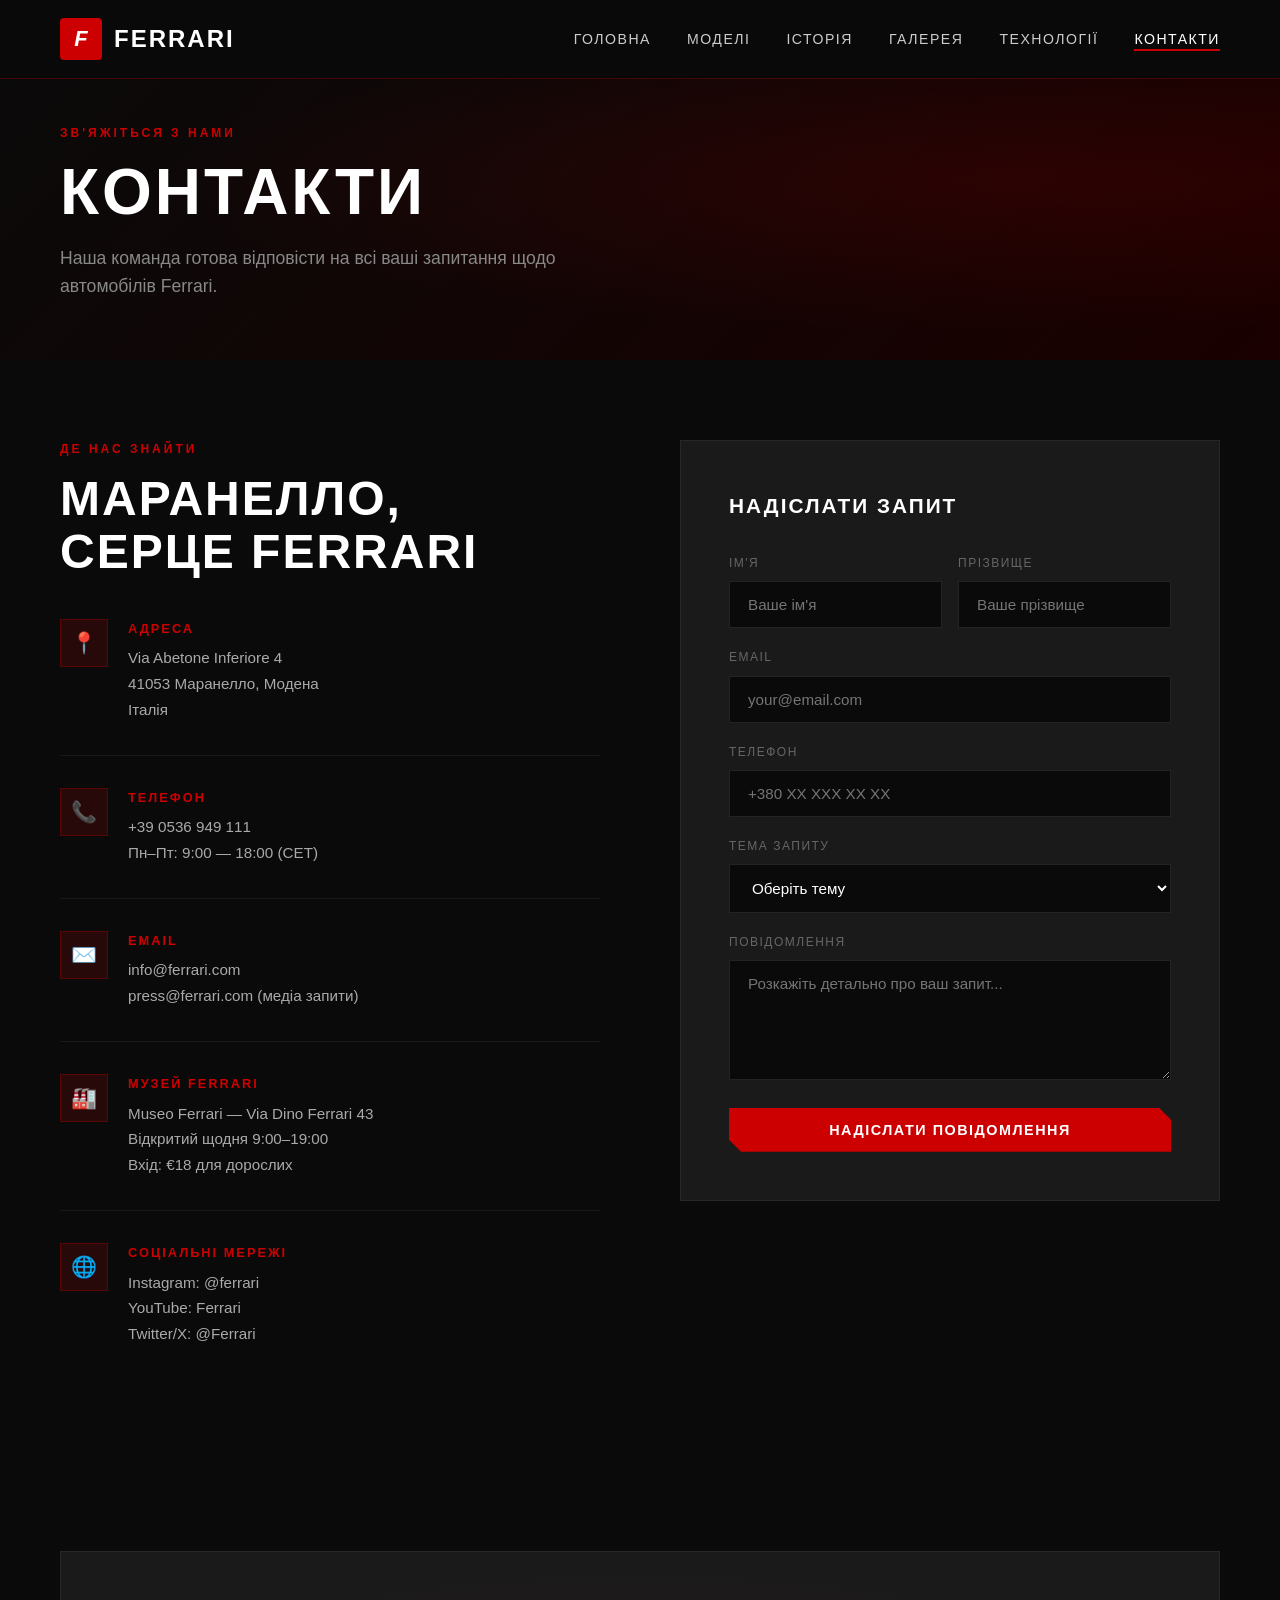
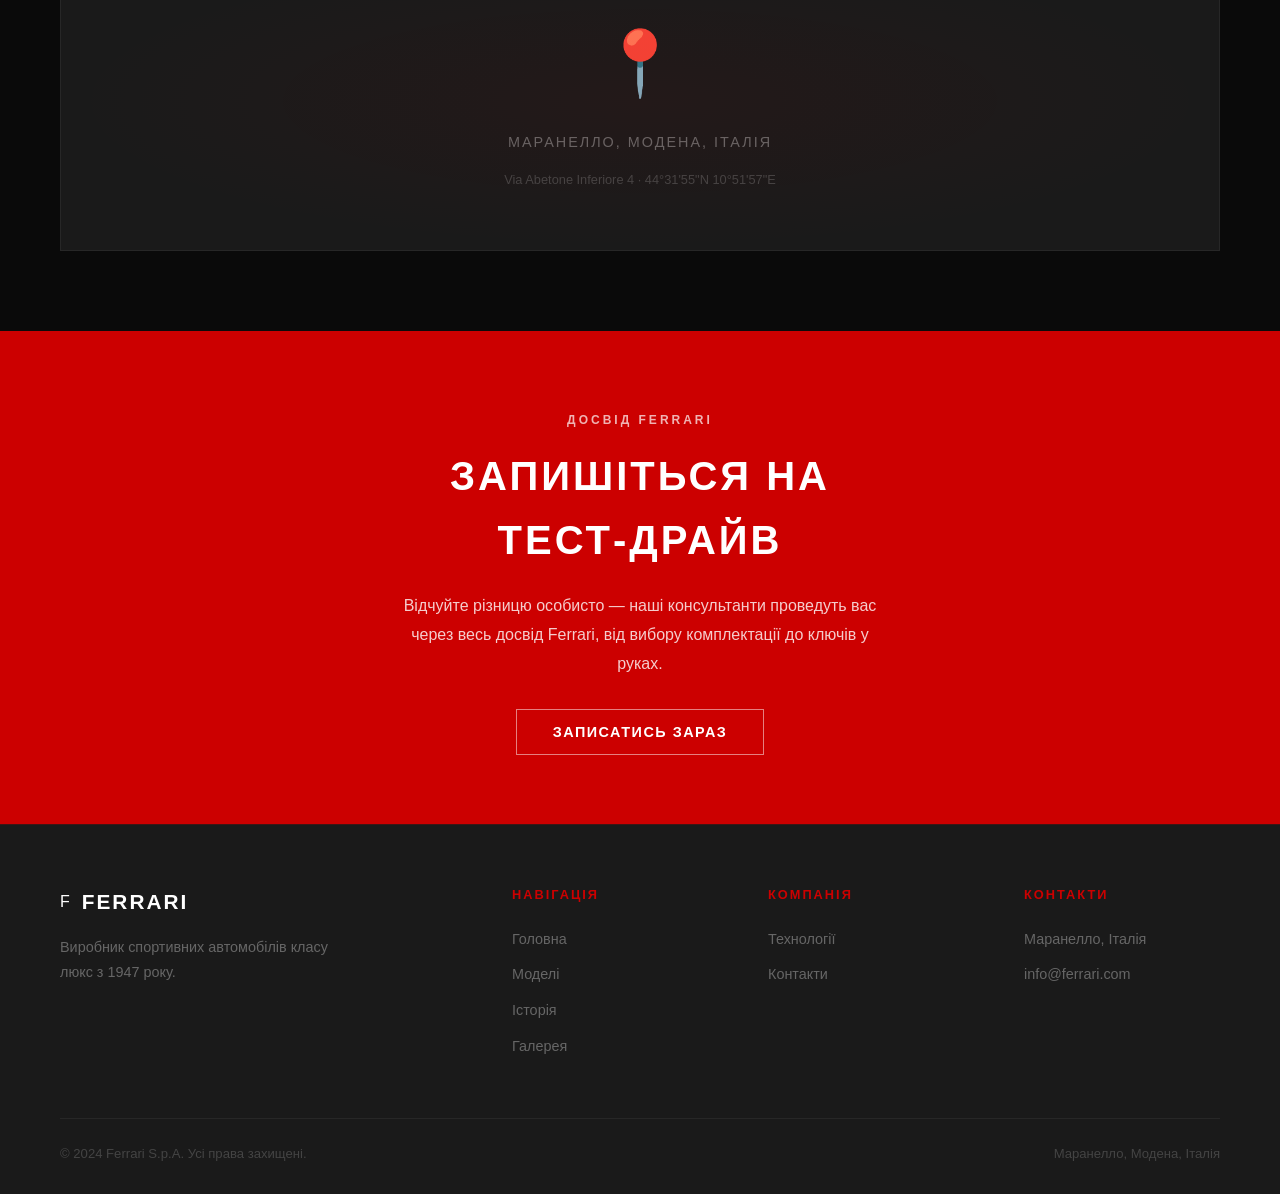
==== contact.html @ 5bde9c49 "Initial commit — Ferrari site" ====
<!DOCTYPE html>
<html lang="uk">
<head>
  <meta charset="UTF-8">
  <meta name="viewport" content="width=device-width, initial-scale=1.0">
  <title>Контакти — Ferrari</title>
  <link rel="stylesheet" href="style.css">
  <style>
    .success-msg {
      display: none;
      background: rgba(0,180,0,0.1);
      border: 1px solid rgba(0,180,0,0.3);
      color: #4caf50;
      padding: 16px 24px;
      margin-top: 16px;
      font-size: 0.9rem;
      letter-spacing: 1px;
    }
    .map-placeholder {
      background: var(--gray);
      border: 1px solid rgba(255,255,255,0.06);
      height: 300px;
      display: flex;
      align-items: center;
      justify-content: center;
      flex-direction: column;
      gap: 16px;
      margin-top: 60px;
      position: relative;
      overflow: hidden;
    }
    .map-placeholder::before {
      content: '';
      position: absolute;
      inset: 0;
      background: radial-gradient(ellipse at center, rgba(204,0,0,0.05) 0%, transparent 70%);
    }
    .map-icon { font-size: 4rem; }
    .map-label { color: #666; font-size: 0.9rem; letter-spacing: 2px; text-transform: uppercase; }
  </style>
</head>
<body>

<nav>
  <a href="index.html" class="nav-logo">
    <div class="logo-icon">F</div>
    <span>Ferrari</span>
  </a>
  <ul class="nav-links">
    <li><a href="index.html">Головна</a></li>
    <li><a href="models.html">Моделі</a></li>
    <li><a href="history.html">Історія</a></li>
    <li><a href="gallery.html">Галерея</a></li>
    <li><a href="technologies.html">Технології</a></li>
    <li><a href="contact.html" class="active">Контакти</a></li>
  </ul>
</nav>

<div class="page-hero" style="padding-top: 100px;">
  <div class="page-hero-content">
    <div class="section-label">Зв'яжіться з нами</div>
    <h1>Контакти</h1>
    <p>Наша команда готова відповісти на всі ваші запитання щодо автомобілів Ferrari.</p>
  </div>
</div>

<section class="contact-full" style="padding: 80px 60px;">

  <div class="contact-info">
    <div class="section-label">Де нас знайти</div>
    <h2 class="section-title" style="margin-bottom: 40px;">Маранелло,<br>Серце Ferrari</h2>

    <div class="info-item">
      <div class="info-icon">📍</div>
      <div class="info-text">
        <h4>Адреса</h4>
        <p>Via Abetone Inferiore 4<br>41053 Маранелло, Модена<br>Італія</p>
      </div>
    </div>

    <div class="info-item">
      <div class="info-icon">📞</div>
      <div class="info-text">
        <h4>Телефон</h4>
        <p>+39 0536 949 111<br>Пн–Пт: 9:00 — 18:00 (CET)</p>
      </div>
    </div>

    <div class="info-item">
      <div class="info-icon">✉️</div>
      <div class="info-text">
        <h4>Email</h4>
        <p>info@ferrari.com<br>press@ferrari.com (медіа запити)</p>
      </div>
    </div>

    <div class="info-item">
      <div class="info-icon">🏭</div>
      <div class="info-text">
        <h4>Музей Ferrari</h4>
        <p>Museo Ferrari — Via Dino Ferrari 43<br>Відкритий щодня 9:00–19:00<br>Вхід: €18 для дорослих</p>
      </div>
    </div>

    <div class="info-item" style="border-bottom: none;">
      <div class="info-icon">🌐</div>
      <div class="info-text">
        <h4>Соціальні мережі</h4>
        <p>Instagram: @ferrari<br>YouTube: Ferrari<br>Twitter/X: @Ferrari</p>
      </div>
    </div>
  </div>

  <div class="contact-form">
    <h3>Надіслати Запит</h3>
    <form onsubmit="submitForm(event)">
      <div class="form-row">
        <div class="form-group">
          <label>Ім'я</label>
          <input type="text" placeholder="Ваше ім'я" required>
        </div>
        <div class="form-group">
          <label>Прізвище</label>
          <input type="text" placeholder="Ваше прізвище" required>
        </div>
      </div>
      <div class="form-group">
        <label>Email</label>
        <input type="email" placeholder="your@email.com" required>
      </div>
      <div class="form-group">
        <label>Телефон</label>
        <input type="tel" placeholder="+380 XX XXX XX XX">
      </div>
      <div class="form-group">
        <label>Тема запиту</label>
        <select required>
          <option value="" disabled selected>Оберіть тему</option>
          <option>Придбання автомобіля</option>
          <option>Тест-драйв</option>
          <option>Технічне обслуговування</option>
          <option>Програма Ferrari Classiche</option>
          <option>Гоночна програма</option>
          <option>Інше</option>
        </select>
      </div>
      <div class="form-group">
        <label>Повідомлення</label>
        <textarea placeholder="Розкажіть детально про ваш запит..."></textarea>
      </div>
      <button type="submit" class="btn-primary" style="width: 100%;">Надіслати повідомлення</button>
      <div class="success-msg" id="success-msg">
        &#10003; Ваш запит успішно надіслано! Ми зв'яжемось з вами протягом 24 годин.
      </div>
    </form>
  </div>

</section>

<section style="padding: 0 60px 80px; background: var(--black);">
  <div class="map-placeholder">
    <div class="map-icon">📍</div>
    <div class="map-label">Маранелло, Модена, Італія</div>
    <div style="color: #444; font-size: 0.8rem;">Via Abetone Inferiore 4 · 44°31'55"N 10°51'57"E</div>
  </div>
</section>

<section style="background: var(--red); padding: 80px 60px; text-align: center;">
  <div class="section-label" style="color: rgba(255,255,255,0.7);">Досвід Ferrari</div>
  <h2 style="font-size: 2.5rem; font-weight: 900; text-transform: uppercase; letter-spacing: 3px; margin-bottom: 20px;">Запишіться на<br>Тест-Драйв</h2>
  <p style="color: rgba(255,255,255,0.8); max-width: 500px; margin: 0 auto 40px; line-height: 1.8;">Відчуйте різницю особисто — наші консультанти проведуть вас через весь досвід Ferrari, від вибору комплектації до ключів у руках.</p>
  <a href="#" onclick="document.querySelector('input[type=text]').focus(); return false;" class="btn-secondary" style="border-color: rgba(255,255,255,0.5); color: white;">Записатись зараз</a>
</section>

<footer>
  <div class="footer-grid">
    <div class="footer-brand">
      <div style="display:flex; align-items:center; gap:12px;">
        <div class="logo-icon">F</div>
        <span style="font-size:1.3rem; font-weight:700; letter-spacing:2px; text-transform:uppercase;">Ferrari</span>
      </div>
      <p>Виробник спортивних автомобілів класу люкс з 1947 року.</p>
    </div>
    <div class="footer-col">
      <h4>Навігація</h4>
      <ul>
        <li><a href="index.html">Головна</a></li>
        <li><a href="models.html">Моделі</a></li>
        <li><a href="history.html">Історія</a></li>
        <li><a href="gallery.html">Галерея</a></li>
      </ul>
    </div>
    <div class="footer-col">
      <h4>Компанія</h4>
      <ul>
        <li><a href="technologies.html">Технології</a></li>
        <li><a href="contact.html">Контакти</a></li>
      </ul>
    </div>
    <div class="footer-col">
      <h4>Контакти</h4>
      <ul>
        <li><a href="#">Маранелло, Італія</a></li>
        <li><a href="#">info@ferrari.com</a></li>
      </ul>
    </div>
  </div>
  <div class="footer-bottom">
    <p>&copy; 2024 Ferrari S.p.A. Усі права захищені.</p>
    <p>Маранелло, Модена, Італія</p>
  </div>
</footer>

<script>
function submitForm(e) {
  e.preventDefault();
  document.getElementById('success-msg').style.display = 'block';
  e.target.reset();
  setTimeout(() => {
    document.getElementById('success-msg').style.display = 'none';
  }, 5000);
}
</script>

</body>
</html>
---- style.css ----
* {
  margin: 0;
  padding: 0;
  box-sizing: border-box;
}

:root {
  --red: #cc0000;
  --dark-red: #990000;
  --black: #0a0a0a;
  --dark: #111111;
  --gray: #1a1a1a;
  --light-gray: #888;
  --white: #ffffff;
  --gold: #c9a84c;
}

html {
  scroll-behavior: smooth;
}

body {
  font-family: 'Segoe UI', Arial, sans-serif;
  background: var(--black);
  color: var(--white);
  line-height: 1.6;
}

/* ========= NAVBAR ========= */
nav {
  position: fixed;
  top: 0;
  width: 100%;
  z-index: 1000;
  display: flex;
  align-items: center;
  justify-content: space-between;
  padding: 18px 60px;
  background: rgba(10, 10, 10, 0.95);
  backdrop-filter: blur(10px);
  border-bottom: 1px solid rgba(204, 0, 0, 0.3);
}

.nav-logo {
  display: flex;
  align-items: center;
  gap: 12px;
  text-decoration: none;
}

.nav-logo .logo-icon {
  width: 42px;
  height: 42px;
  background: var(--red);
  border-radius: 4px;
  display: flex;
  align-items: center;
  justify-content: center;
  font-size: 22px;
  font-weight: 900;
  color: var(--white);
  font-style: italic;
}

.nav-logo span {
  font-size: 1.5rem;
  font-weight: 700;
  color: var(--white);
  letter-spacing: 2px;
  text-transform: uppercase;
}

.nav-links {
  display: flex;
  list-style: none;
  gap: 36px;
}

.nav-links a {
  color: #ccc;
  text-decoration: none;
  font-size: 0.88rem;
  letter-spacing: 1.5px;
  text-transform: uppercase;
  font-weight: 500;
  transition: color 0.3s;
  position: relative;
}

.nav-links a::after {
  content: '';
  position: absolute;
  bottom: -4px;
  left: 0;
  width: 0;
  height: 2px;
  background: var(--red);
  transition: width 0.3s;
}

.nav-links a:hover,
.nav-links a.active {
  color: var(--white);
}

.nav-links a:hover::after,
.nav-links a.active::after {
  width: 100%;
}

/* ========= HERO ========= */
.hero {
  min-height: 100vh;
  display: flex;
  align-items: center;
  position: relative;
  overflow: hidden;
  background: linear-gradient(135deg, #0a0a0a 0%, #1a0000 50%, #0a0a0a 100%);
}

.hero-bg {
  position: absolute;
  inset: 0;
  background:
    radial-gradient(ellipse at 70% 50%, rgba(204, 0, 0, 0.15) 0%, transparent 60%),
    radial-gradient(ellipse at 20% 80%, rgba(201, 168, 76, 0.05) 0%, transparent 50%);
}

.hero-grid {
  position: absolute;
  inset: 0;
  background-image:
    linear-gradient(rgba(204,0,0,0.05) 1px, transparent 1px),
    linear-gradient(90deg, rgba(204,0,0,0.05) 1px, transparent 1px);
  background-size: 60px 60px;
}

.hero-content {
  position: relative;
  z-index: 2;
  padding: 0 60px;
  max-width: 750px;
}

.hero-badge {
  display: inline-block;
  background: rgba(204, 0, 0, 0.2);
  border: 1px solid rgba(204, 0, 0, 0.5);
  color: var(--red);
  padding: 6px 18px;
  border-radius: 20px;
  font-size: 0.78rem;
  letter-spacing: 2px;
  text-transform: uppercase;
  margin-bottom: 24px;
}

.hero h1 {
  font-size: clamp(3rem, 7vw, 5.5rem);
  font-weight: 900;
  line-height: 1.05;
  text-transform: uppercase;
  letter-spacing: 3px;
  margin-bottom: 24px;
}

.hero h1 span {
  color: var(--red);
  display: block;
}

.hero p {
  font-size: 1.1rem;
  color: #aaa;
  max-width: 500px;
  margin-bottom: 40px;
  line-height: 1.8;
}

.hero-btns {
  display: flex;
  gap: 16px;
  flex-wrap: wrap;
}

.btn-primary {
  background: var(--red);
  color: var(--white);
  padding: 14px 36px;
  border: none;
  font-size: 0.9rem;
  font-weight: 700;
  letter-spacing: 1.5px;
  text-transform: uppercase;
  text-decoration: none;
  cursor: pointer;
  transition: all 0.3s;
  clip-path: polygon(0 0, calc(100% - 12px) 0, 100% 12px, 100% 100%, 12px 100%, 0 calc(100% - 12px));
}

.btn-primary:hover {
  background: var(--dark-red);
  transform: translateY(-2px);
  box-shadow: 0 8px 30px rgba(204, 0, 0, 0.4);
}

.btn-secondary {
  background: transparent;
  color: var(--white);
  padding: 14px 36px;
  border: 1px solid rgba(255,255,255,0.3);
  font-size: 0.9rem;
  font-weight: 600;
  letter-spacing: 1.5px;
  text-transform: uppercase;
  text-decoration: none;
  cursor: pointer;
  transition: all 0.3s;
}

.btn-secondary:hover {
  border-color: var(--red);
  color: var(--red);
  transform: translateY(-2px);
}

.hero-stats {
  position: absolute;
  right: 60px;
  bottom: 80px;
  display: flex;
  gap: 40px;
  z-index: 2;
}

.stat-item {
  text-align: center;
}

.stat-item .num {
  font-size: 2.5rem;
  font-weight: 900;
  color: var(--red);
  display: block;
  line-height: 1;
}

.stat-item .label {
  font-size: 0.72rem;
  color: var(--light-gray);
  letter-spacing: 1.5px;
  text-transform: uppercase;
  margin-top: 4px;
}

.hero-car {
  position: absolute;
  right: 0;
  top: 50%;
  transform: translateY(-50%);
  width: 55%;
  display: flex;
  align-items: center;
  justify-content: center;
}

.car-silhouette {
  width: 100%;
  height: 350px;
  position: relative;
}

.car-silhouette svg {
  width: 100%;
  height: 100%;
  filter: drop-shadow(0 0 40px rgba(204,0,0,0.3));
}

/* ========= SECTIONS ========= */
section {
  padding: 100px 60px;
}

.section-label {
  font-size: 0.75rem;
  letter-spacing: 3px;
  text-transform: uppercase;
  color: var(--red);
  font-weight: 600;
  margin-bottom: 14px;
}

.section-title {
  font-size: clamp(2rem, 4vw, 3rem);
  font-weight: 900;
  text-transform: uppercase;
  letter-spacing: 2px;
  line-height: 1.1;
  margin-bottom: 20px;
}

.section-subtitle {
  color: #888;
  font-size: 1.05rem;
  max-width: 560px;
  line-height: 1.8;
}

/* ========= ABOUT ========= */
.about {
  background: var(--dark);
  display: grid;
  grid-template-columns: 1fr 1fr;
  gap: 80px;
  align-items: center;
}

.about-visual {
  position: relative;
}

.about-card {
  background: var(--gray);
  border: 1px solid rgba(204,0,0,0.2);
  padding: 40px;
  position: relative;
  overflow: hidden;
}

.about-card::before {
  content: '';
  position: absolute;
  top: 0;
  left: 0;
  right: 0;
  height: 3px;
  background: linear-gradient(90deg, var(--red), var(--gold));
}

.about-card-year {
  font-size: 8rem;
  font-weight: 900;
  color: rgba(204,0,0,0.08);
  position: absolute;
  bottom: -20px;
  right: -10px;
  line-height: 1;
  pointer-events: none;
}

.about-values {
  display: grid;
  grid-template-columns: 1fr 1fr;
  gap: 20px;
  margin-top: 30px;
}

.value-item {
  background: rgba(204,0,0,0.08);
  border: 1px solid rgba(204,0,0,0.2);
  padding: 20px;
  transition: all 0.3s;
}

.value-item:hover {
  background: rgba(204,0,0,0.15);
  transform: translateY(-2px);
}

.value-item .icon {
  font-size: 1.8rem;
  margin-bottom: 8px;
}

.value-item h4 {
  font-size: 0.9rem;
  font-weight: 700;
  letter-spacing: 1px;
  text-transform: uppercase;
  margin-bottom: 4px;
}

.value-item p {
  font-size: 0.82rem;
  color: var(--light-gray);
}

.about-text p {
  color: #aaa;
  margin-bottom: 20px;
  line-height: 1.9;
}

/* ========= MODELS ========= */
.models-section {
  background: var(--black);
}

.models-grid {
  display: grid;
  grid-template-columns: repeat(3, 1fr);
  gap: 24px;
  margin-top: 60px;
}

.model-card {
  background: var(--gray);
  border: 1px solid rgba(255,255,255,0.06);
  overflow: hidden;
  transition: all 0.4s;
  position: relative;
  cursor: pointer;
}

.model-card:hover {
  border-color: rgba(204,0,0,0.4);
  transform: translateY(-6px);
  box-shadow: 0 20px 60px rgba(204,0,0,0.15);
}

.model-card-img {
  height: 200px;
  display: flex;
  align-items: center;
  justify-content: center;
  font-size: 5rem;
  position: relative;
  overflow: hidden;
}

.model-card-img::after {
  content: '';
  position: absolute;
  inset: 0;
  background: linear-gradient(to bottom, transparent 50%, var(--gray) 100%);
}

.model-info {
  padding: 24px;
}

.model-name {
  font-size: 1.3rem;
  font-weight: 800;
  text-transform: uppercase;
  letter-spacing: 1px;
  margin-bottom: 6px;
}

.model-type {
  font-size: 0.78rem;
  color: var(--red);
  text-transform: uppercase;
  letter-spacing: 2px;
  margin-bottom: 16px;
}

.model-specs {
  display: flex;
  gap: 20px;
  border-top: 1px solid rgba(255,255,255,0.06);
  padding-top: 16px;
}

.spec {
  flex: 1;
}

.spec .val {
  font-size: 1.2rem;
  font-weight: 700;
  color: var(--white);
}

.spec .key {
  font-size: 0.7rem;
  color: var(--light-gray);
  text-transform: uppercase;
  letter-spacing: 1px;
}

/* ========= HISTORY TIMELINE ========= */
.history-section {
  background: var(--dark);
}

.timeline {
  position: relative;
  margin-top: 60px;
}

.timeline::before {
  content: '';
  position: absolute;
  left: 50%;
  top: 0;
  bottom: 0;
  width: 2px;
  background: linear-gradient(to bottom, var(--red), transparent);
  transform: translateX(-50%);
}

.timeline-item {
  display: grid;
  grid-template-columns: 1fr 60px 1fr;
  gap: 0;
  margin-bottom: 50px;
  align-items: start;
}

.timeline-item:nth-child(even) .timeline-content {
  grid-column: 3;
  grid-row: 1;
}

.timeline-item:nth-child(even) .timeline-dot {
  grid-column: 2;
  grid-row: 1;
}

.timeline-item:nth-child(even) .timeline-empty {
  grid-column: 1;
  grid-row: 1;
}

.timeline-content {
  background: var(--gray);
  border: 1px solid rgba(204,0,0,0.2);
  padding: 28px;
  position: relative;
}

.timeline-content::before {
  content: '';
  position: absolute;
  top: 0;
  left: 0;
  right: 0;
  height: 2px;
  background: var(--red);
}

.timeline-year {
  font-size: 2rem;
  font-weight: 900;
  color: var(--red);
  margin-bottom: 8px;
}

.timeline-title {
  font-size: 1.1rem;
  font-weight: 700;
  text-transform: uppercase;
  letter-spacing: 1px;
  margin-bottom: 10px;
}

.timeline-desc {
  color: #888;
  font-size: 0.9rem;
  line-height: 1.7;
}

.timeline-dot {
  display: flex;
  align-items: flex-start;
  justify-content: center;
  padding-top: 28px;
}

.timeline-dot span {
  width: 16px;
  height: 16px;
  background: var(--red);
  border-radius: 50%;
  border: 3px solid var(--black);
  box-shadow: 0 0 0 2px var(--red);
  display: block;
}

/* ========= TECHNOLOGIES ========= */
.tech-section {
  background: var(--black);
}

.tech-grid {
  display: grid;
  grid-template-columns: repeat(2, 1fr);
  gap: 30px;
  margin-top: 60px;
}

.tech-card {
  background: var(--gray);
  border: 1px solid rgba(255,255,255,0.06);
  padding: 36px;
  position: relative;
  overflow: hidden;
  transition: all 0.3s;
}

.tech-card:hover {
  border-color: rgba(204,0,0,0.3);
  transform: translateY(-4px);
}

.tech-card::after {
  content: '';
  position: absolute;
  bottom: 0;
  left: 0;
  height: 3px;
  width: 0;
  background: var(--red);
  transition: width 0.4s;
}

.tech-card:hover::after {
  width: 100%;
}

.tech-icon {
  font-size: 2.5rem;
  margin-bottom: 18px;
}

.tech-card h3 {
  font-size: 1.1rem;
  font-weight: 700;
  text-transform: uppercase;
  letter-spacing: 1px;
  margin-bottom: 12px;
}

.tech-card p {
  color: #888;
  font-size: 0.9rem;
  line-height: 1.8;
}

/* ========= GALLERY PREVIEW ========= */
.gallery-section {
  background: var(--dark);
}

.gallery-grid {
  display: grid;
  grid-template-columns: 2fr 1fr 1fr;
  grid-template-rows: 250px 250px;
  gap: 16px;
  margin-top: 60px;
}

.gallery-item {
  background: var(--gray);
  border: 1px solid rgba(255,255,255,0.06);
  display: flex;
  align-items: center;
  justify-content: center;
  font-size: 4rem;
  cursor: pointer;
  overflow: hidden;
  position: relative;
  transition: all 0.4s;
}

.gallery-item:first-child {
  grid-row: 1 / 3;
}

.gallery-item::before {
  content: '';
  position: absolute;
  inset: 0;
  background: linear-gradient(135deg, rgba(204,0,0,0.0) 0%, rgba(204,0,0,0.3) 100%);
  opacity: 0;
  transition: opacity 0.4s;
}

.gallery-item:hover::before {
  opacity: 1;
}

.gallery-item:hover {
  transform: scale(1.02);
  border-color: rgba(204,0,0,0.4);
}

.gallery-overlay {
  position: absolute;
  bottom: 0;
  left: 0;
  right: 0;
  padding: 20px;
  background: linear-gradient(transparent, rgba(0,0,0,0.8));
  transform: translateY(100%);
  transition: transform 0.3s;
}

.gallery-item:hover .gallery-overlay {
  transform: translateY(0);
}

.gallery-overlay span {
  font-size: 0.85rem;
  font-weight: 700;
  text-transform: uppercase;
  letter-spacing: 1px;
}

/* ========= STATS ========= */
.stats-section {
  background: var(--red);
  padding: 80px 60px;
}

.stats-grid {
  display: grid;
  grid-template-columns: repeat(4, 1fr);
  gap: 40px;
  text-align: center;
}

.stats-grid .num {
  font-size: 3.5rem;
  font-weight: 900;
  display: block;
  line-height: 1;
}

.stats-grid .label {
  font-size: 0.8rem;
  letter-spacing: 2px;
  text-transform: uppercase;
  opacity: 0.8;
  margin-top: 8px;
}

/* ========= CTA ========= */
.cta-section {
  background: var(--black);
  text-align: center;
  padding: 120px 60px;
  position: relative;
  overflow: hidden;
}

.cta-section::before {
  content: '';
  position: absolute;
  top: 50%;
  left: 50%;
  transform: translate(-50%, -50%);
  width: 600px;
  height: 600px;
  background: radial-gradient(circle, rgba(204,0,0,0.1) 0%, transparent 70%);
}

.cta-section .section-title {
  margin: 0 auto 20px;
  max-width: 700px;
}

.cta-section p {
  color: #888;
  max-width: 500px;
  margin: 0 auto 40px;
  line-height: 1.8;
}

/* ========= FOOTER ========= */
footer {
  background: var(--gray);
  border-top: 1px solid rgba(204,0,0,0.2);
  padding: 60px 60px 30px;
}

.footer-grid {
  display: grid;
  grid-template-columns: 2fr 1fr 1fr 1fr;
  gap: 60px;
  margin-bottom: 50px;
}

.footer-brand p {
  color: #666;
  font-size: 0.9rem;
  line-height: 1.8;
  margin-top: 16px;
  max-width: 280px;
}

.footer-col h4 {
  font-size: 0.8rem;
  letter-spacing: 2px;
  text-transform: uppercase;
  color: var(--red);
  margin-bottom: 20px;
}

.footer-col ul {
  list-style: none;
}

.footer-col ul li {
  margin-bottom: 10px;
}

.footer-col ul li a {
  color: #666;
  text-decoration: none;
  font-size: 0.9rem;
  transition: color 0.3s;
}

.footer-col ul li a:hover {
  color: var(--white);
}

.footer-bottom {
  border-top: 1px solid rgba(255,255,255,0.06);
  padding-top: 24px;
  display: flex;
  justify-content: space-between;
  align-items: center;
}

.footer-bottom p {
  color: #444;
  font-size: 0.82rem;
}

/* ========= PAGE HERO ========= */
.page-hero {
  min-height: 40vh;
  display: flex;
  align-items: flex-end;
  padding: 80px 60px 60px;
  background: linear-gradient(135deg, var(--black) 0%, #1a0000 100%);
  position: relative;
  overflow: hidden;
  margin-top: 0;
}

.page-hero::before {
  content: '';
  position: absolute;
  inset: 0;
  background: radial-gradient(ellipse at 80% 50%, rgba(204,0,0,0.12) 0%, transparent 60%);
}

.page-hero-content {
  position: relative;
  z-index: 1;
}

.page-hero h1 {
  font-size: clamp(2.5rem, 5vw, 4rem);
  font-weight: 900;
  text-transform: uppercase;
  letter-spacing: 3px;
  line-height: 1.1;
  margin-bottom: 16px;
}

.page-hero p {
  color: #888;
  font-size: 1.1rem;
  max-width: 500px;
}

/* ========= MODELS PAGE ========= */
.models-page {
  background: var(--black);
  padding-top: 0;
}

.models-filter {
  display: flex;
  gap: 12px;
  margin-bottom: 50px;
  flex-wrap: wrap;
}

.filter-btn {
  background: transparent;
  border: 1px solid rgba(255,255,255,0.15);
  color: #888;
  padding: 10px 24px;
  font-size: 0.8rem;
  letter-spacing: 1.5px;
  text-transform: uppercase;
  cursor: pointer;
  transition: all 0.3s;
}

.filter-btn.active,
.filter-btn:hover {
  background: var(--red);
  border-color: var(--red);
  color: var(--white);
}

.models-full-grid {
  display: grid;
  grid-template-columns: repeat(3, 1fr);
  gap: 24px;
}

.model-full-card {
  background: var(--gray);
  border: 1px solid rgba(255,255,255,0.06);
  overflow: hidden;
  transition: all 0.4s;
}

.model-full-card:hover {
  border-color: rgba(204,0,0,0.4);
  transform: translateY(-6px);
  box-shadow: 0 20px 60px rgba(204,0,0,0.12);
}

.model-full-card .car-emoji {
  height: 180px;
  background: linear-gradient(135deg, #1a0000, #0a0a0a);
  display: flex;
  align-items: center;
  justify-content: center;
  font-size: 5rem;
}

.model-full-card .card-body {
  padding: 24px;
}

.model-full-card h3 {
  font-size: 1.2rem;
  font-weight: 800;
  text-transform: uppercase;
  letter-spacing: 1px;
  margin-bottom: 4px;
}

.model-full-card .category {
  color: var(--red);
  font-size: 0.75rem;
  letter-spacing: 2px;
  text-transform: uppercase;
  margin-bottom: 16px;
}

.specs-table {
  width: 100%;
  border-collapse: collapse;
}

.specs-table tr {
  border-bottom: 1px solid rgba(255,255,255,0.04);
}

.specs-table td {
  padding: 8px 0;
  font-size: 0.85rem;
}

.specs-table td:first-child {
  color: #666;
}

.specs-table td:last-child {
  text-align: right;
  font-weight: 700;
}

.card-price {
  margin-top: 16px;
  padding-top: 16px;
  border-top: 1px solid rgba(255,255,255,0.06);
  display: flex;
  justify-content: space-between;
  align-items: center;
}

.card-price .price {
  font-size: 1.3rem;
  font-weight: 900;
  color: var(--red);
}

/* ========= HISTORY PAGE ========= */
.history-full {
  background: var(--black);
}

.era-section {
  margin-bottom: 80px;
}

.era-title {
  font-size: 1.8rem;
  font-weight: 900;
  text-transform: uppercase;
  letter-spacing: 2px;
  color: var(--red);
  margin-bottom: 30px;
  padding-bottom: 16px;
  border-bottom: 1px solid rgba(204,0,0,0.2);
}

.era-events {
  display: grid;
  grid-template-columns: repeat(2, 1fr);
  gap: 20px;
}

.event-card {
  background: var(--gray);
  border: 1px solid rgba(255,255,255,0.06);
  border-left: 3px solid var(--red);
  padding: 24px;
  transition: all 0.3s;
}

.event-card:hover {
  background: rgba(204,0,0,0.08);
  transform: translateX(4px);
}

.event-year {
  font-size: 1.5rem;
  font-weight: 900;
  color: var(--red);
  margin-bottom: 8px;
}

.event-title {
  font-size: 1rem;
  font-weight: 700;
  text-transform: uppercase;
  letter-spacing: 1px;
  margin-bottom: 8px;
}

.event-desc {
  color: #777;
  font-size: 0.88rem;
  line-height: 1.7;
}

/* ========= GALLERY PAGE ========= */
.gallery-full {
  background: var(--black);
}

.gallery-full-grid {
  display: grid;
  grid-template-columns: repeat(3, 1fr);
  gap: 20px;
}

.gallery-full-item {
  background: var(--gray);
  border: 1px solid rgba(255,255,255,0.06);
  height: 240px;
  display: flex;
  align-items: center;
  justify-content: center;
  font-size: 5rem;
  cursor: pointer;
  position: relative;
  overflow: hidden;
  transition: all 0.4s;
}

.gallery-full-item:first-child,
.gallery-full-item:nth-child(5) {
  grid-column: span 2;
}

.gallery-full-item:hover {
  border-color: rgba(204,0,0,0.5);
  box-shadow: 0 0 40px rgba(204,0,0,0.2);
}

.gallery-caption {
  position: absolute;
  bottom: 0;
  left: 0;
  right: 0;
  padding: 16px;
  background: linear-gradient(transparent, rgba(0,0,0,0.9));
  font-size: 0.85rem;
  font-weight: 700;
  text-transform: uppercase;
  letter-spacing: 1px;
  transform: translateY(100%);
  transition: transform 0.3s;
}

.gallery-full-item:hover .gallery-caption {
  transform: translateY(0);
}

/* ========= TECHNOLOGIES PAGE ========= */
.tech-full {
  background: var(--black);
}

.tech-hero-card {
  background: linear-gradient(135deg, #1a0000, var(--gray));
  border: 1px solid rgba(204,0,0,0.3);
  padding: 60px;
  margin-bottom: 60px;
  display: grid;
  grid-template-columns: 1fr 1fr;
  gap: 60px;
  align-items: center;
}

.tech-hero-card h2 {
  font-size: 2rem;
  font-weight: 900;
  text-transform: uppercase;
  letter-spacing: 2px;
  margin-bottom: 20px;
}

.tech-hero-card p {
  color: #888;
  line-height: 1.9;
}

.tech-hero-card .big-icon {
  font-size: 8rem;
  text-align: center;
}

.tech-features {
  display: grid;
  grid-template-columns: repeat(3, 1fr);
  gap: 24px;
}

.tech-feature-card {
  background: var(--gray);
  border: 1px solid rgba(255,255,255,0.06);
  padding: 32px;
  transition: all 0.3s;
  position: relative;
}

.tech-feature-card::before {
  content: '';
  position: absolute;
  top: 0;
  left: 0;
  width: 3px;
  height: 0;
  background: var(--red);
  transition: height 0.4s;
}

.tech-feature-card:hover::before {
  height: 100%;
}

.tech-feature-card:hover {
  border-color: rgba(204,0,0,0.2);
  transform: translateY(-4px);
}

.tech-feature-card .icon {
  font-size: 2.5rem;
  margin-bottom: 16px;
}

.tech-feature-card h3 {
  font-size: 1rem;
  font-weight: 700;
  text-transform: uppercase;
  letter-spacing: 1px;
  margin-bottom: 12px;
}

.tech-feature-card p {
  color: #777;
  font-size: 0.88rem;
  line-height: 1.8;
}

/* ========= CONTACT PAGE ========= */
.contact-full {
  background: var(--black);
  display: grid;
  grid-template-columns: 1fr 1fr;
  gap: 80px;
  align-items: start;
}

.contact-info .info-item {
  display: flex;
  gap: 20px;
  margin-bottom: 32px;
  padding-bottom: 32px;
  border-bottom: 1px solid rgba(255,255,255,0.06);
}

.info-icon {
  width: 48px;
  height: 48px;
  background: rgba(204,0,0,0.15);
  border: 1px solid rgba(204,0,0,0.3);
  display: flex;
  align-items: center;
  justify-content: center;
  font-size: 1.3rem;
  flex-shrink: 0;
}

.info-text h4 {
  font-size: 0.8rem;
  letter-spacing: 2px;
  text-transform: uppercase;
  color: var(--red);
  margin-bottom: 6px;
}

.info-text p {
  color: #aaa;
  font-size: 0.95rem;
  line-height: 1.7;
}

.contact-form {
  background: var(--gray);
  border: 1px solid rgba(255,255,255,0.06);
  padding: 48px;
}

.contact-form h3 {
  font-size: 1.3rem;
  font-weight: 700;
  text-transform: uppercase;
  letter-spacing: 2px;
  margin-bottom: 32px;
}

.form-group {
  margin-bottom: 20px;
}

.form-group label {
  display: block;
  font-size: 0.75rem;
  letter-spacing: 1.5px;
  text-transform: uppercase;
  color: #666;
  margin-bottom: 8px;
}

.form-group input,
.form-group select,
.form-group textarea {
  width: 100%;
  background: var(--black);
  border: 1px solid rgba(255,255,255,0.1);
  color: var(--white);
  padding: 14px 18px;
  font-size: 0.95rem;
  font-family: inherit;
  transition: border-color 0.3s;
  outline: none;
}

.form-group input:focus,
.form-group select:focus,
.form-group textarea:focus {
  border-color: var(--red);
}

.form-group select option {
  background: var(--black);
}

.form-group textarea {
  height: 120px;
  resize: vertical;
}

.form-row {
  display: grid;
  grid-template-columns: 1fr 1fr;
  gap: 16px;
}

/* ========= RESPONSIVE ========= */
@media (max-width: 1024px) {
  nav { padding: 16px 30px; }
  .nav-links { gap: 20px; }
  section { padding: 70px 30px; }
  .hero-content { padding: 0 30px; }
  .hero-stats { right: 30px; }
  .about { grid-template-columns: 1fr; gap: 40px; }
  .models-grid { grid-template-columns: repeat(2, 1fr); }
  .tech-grid { grid-template-columns: 1fr; }
  .footer-grid { grid-template-columns: 1fr 1fr; }
}

@media (max-width: 768px) {
  .nav-links { display: none; }
  .hero h1 { font-size: 2.5rem; }
  .hero-car { display: none; }
  .hero-stats { position: static; flex-wrap: wrap; margin-top: 40px; }
  section { padding: 50px 20px; }
  .models-grid { grid-template-columns: 1fr; }
  .timeline::before { left: 20px; }
  .timeline-item { grid-template-columns: 40px 1fr; }
  .stats-grid { grid-template-columns: repeat(2, 1fr); }
  .contact-full { grid-template-columns: 1fr; }
  .models-full-grid { grid-template-columns: 1fr; }
  .tech-features { grid-template-columns: 1fr; }
  .gallery-full-grid { grid-template-columns: 1fr; }
  .gallery-full-item:first-child,
  .gallery-full-item:nth-child(5) { grid-column: span 1; }
  .footer-grid { grid-template-columns: 1fr; gap: 30px; }
  .form-row { grid-template-columns: 1fr; }
  .page-hero { padding: 80px 20px 40px; }
  .tech-hero-card { grid-template-columns: 1fr; padding: 30px; }
  .era-events { grid-template-columns: 1fr; }
}
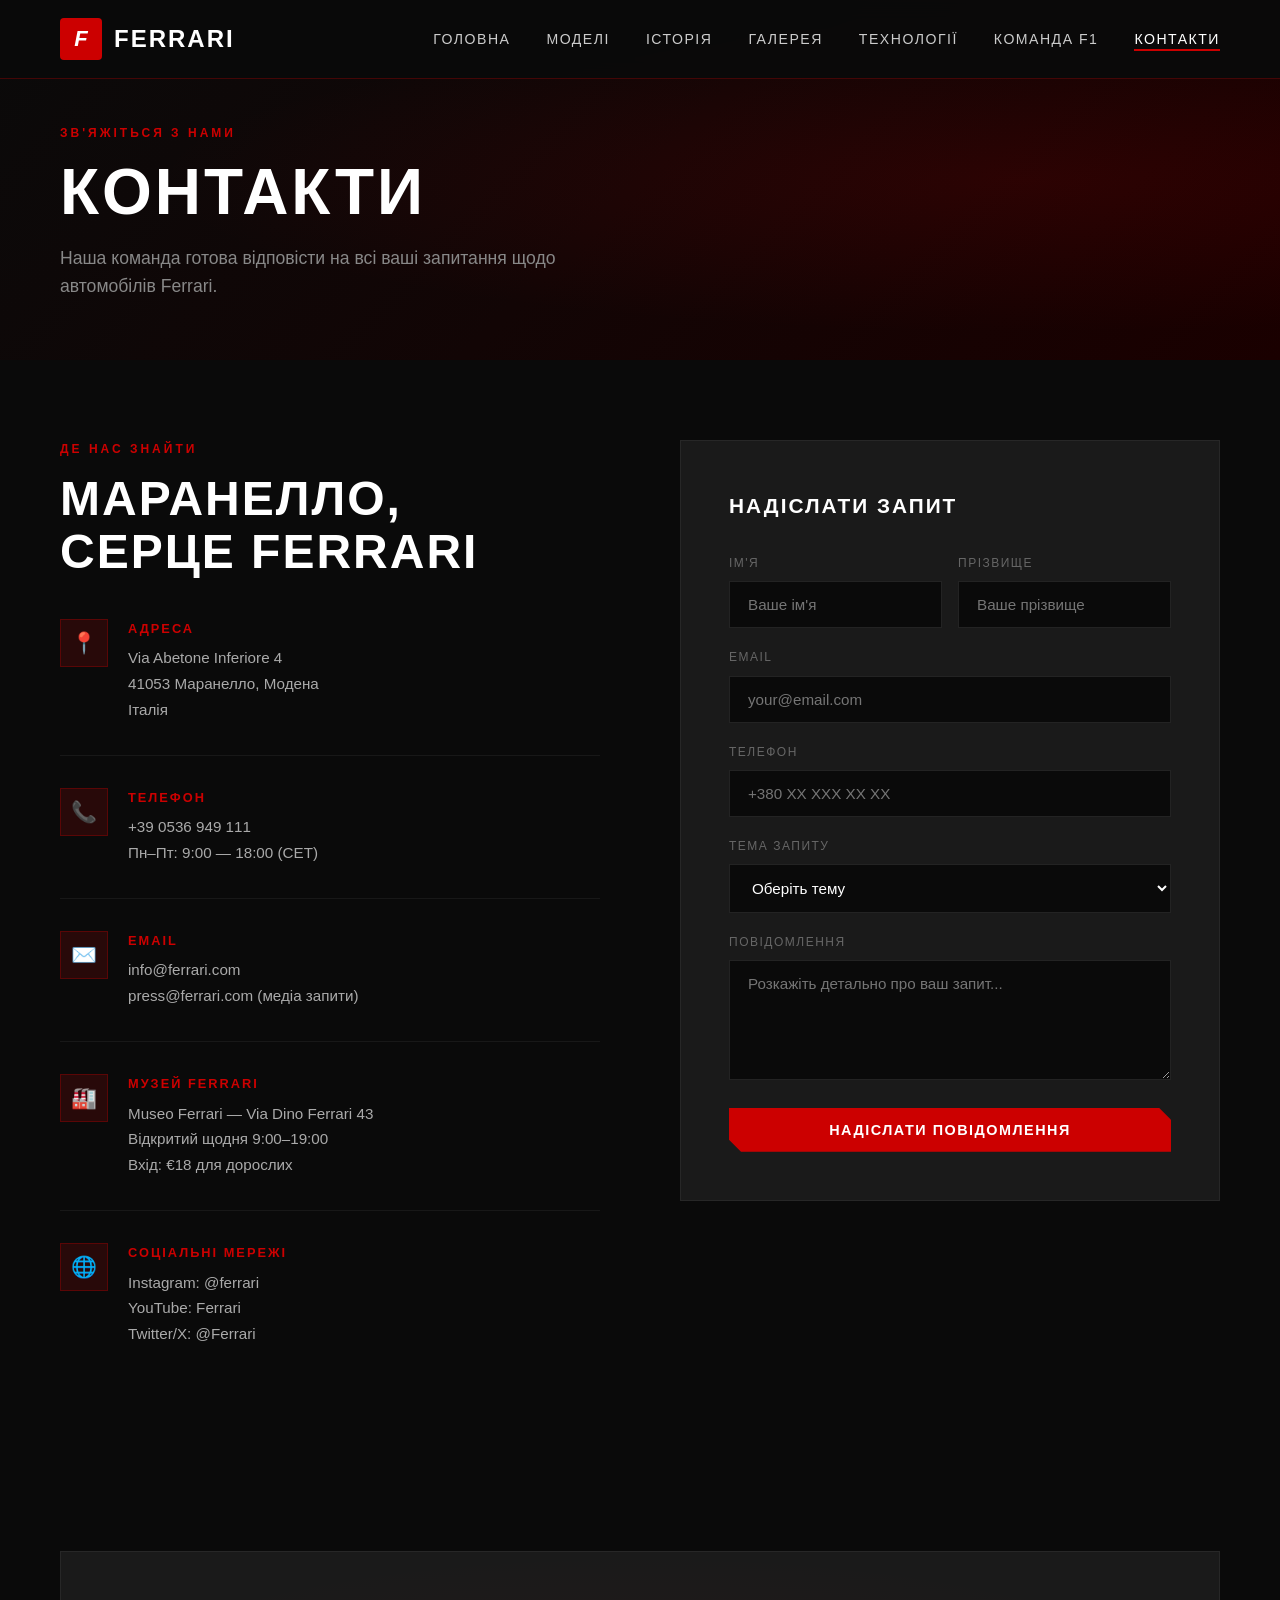
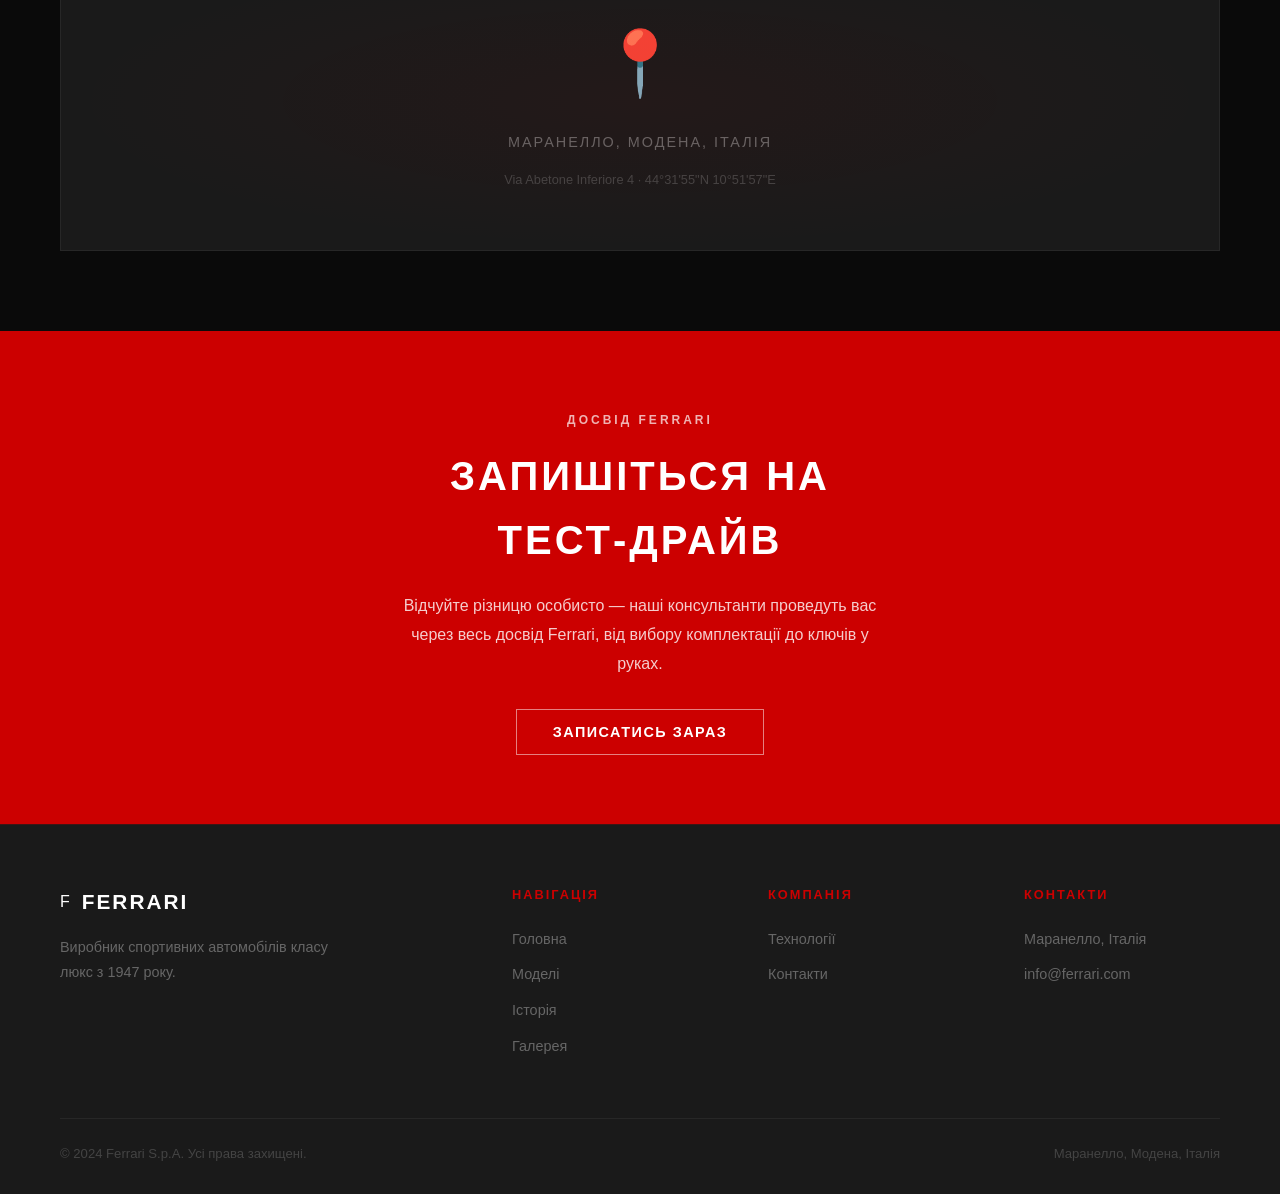
==== commit 241a310e: "Add team.html F1 page, fix Portofino photo, update nav on all pages" ====
--- a/contact.html
+++ b/contact.html
@@ -52,6 +52,7 @@
     <li><a href="history.html">Історія</a></li>
     <li><a href="gallery.html">Галерея</a></li>
     <li><a href="technologies.html">Технології</a></li>
+    <li><a href="team.html">Команда F1</a></li>
     <li><a href="contact.html" class="active">Контакти</a></li>
   </ul>
 </nav>
--- a/style.css
+++ b/style.css
@@ -420,12 +420,20 @@
 
 .model-card-img {
   height: 200px;
-  display: flex;
-  align-items: center;
-  justify-content: center;
-  font-size: 5rem;
   position: relative;
   overflow: hidden;
+}
+
+.model-card-img img {
+  width: 100%;
+  height: 100%;
+  object-fit: cover;
+  display: block;
+  transition: transform 0.4s ease;
+}
+
+.model-card:hover .model-card-img img {
+  transform: scale(1.05);
 }
 
 .model-card-img::after {
@@ -921,12 +929,21 @@
 }
 
 .model-full-card .car-emoji {
-  height: 180px;
-  background: linear-gradient(135deg, #1a0000, #0a0a0a);
-  display: flex;
-  align-items: center;
-  justify-content: center;
-  font-size: 5rem;
+  height: 220px;
+  overflow: hidden;
+  position: relative;
+}
+
+.model-full-card .car-emoji img {
+  width: 100%;
+  height: 100%;
+  object-fit: cover;
+  display: block;
+  transition: transform 0.4s ease;
+}
+
+.model-full-card:hover .car-emoji img {
+  transform: scale(1.05);
 }
 
 .model-full-card .card-body {
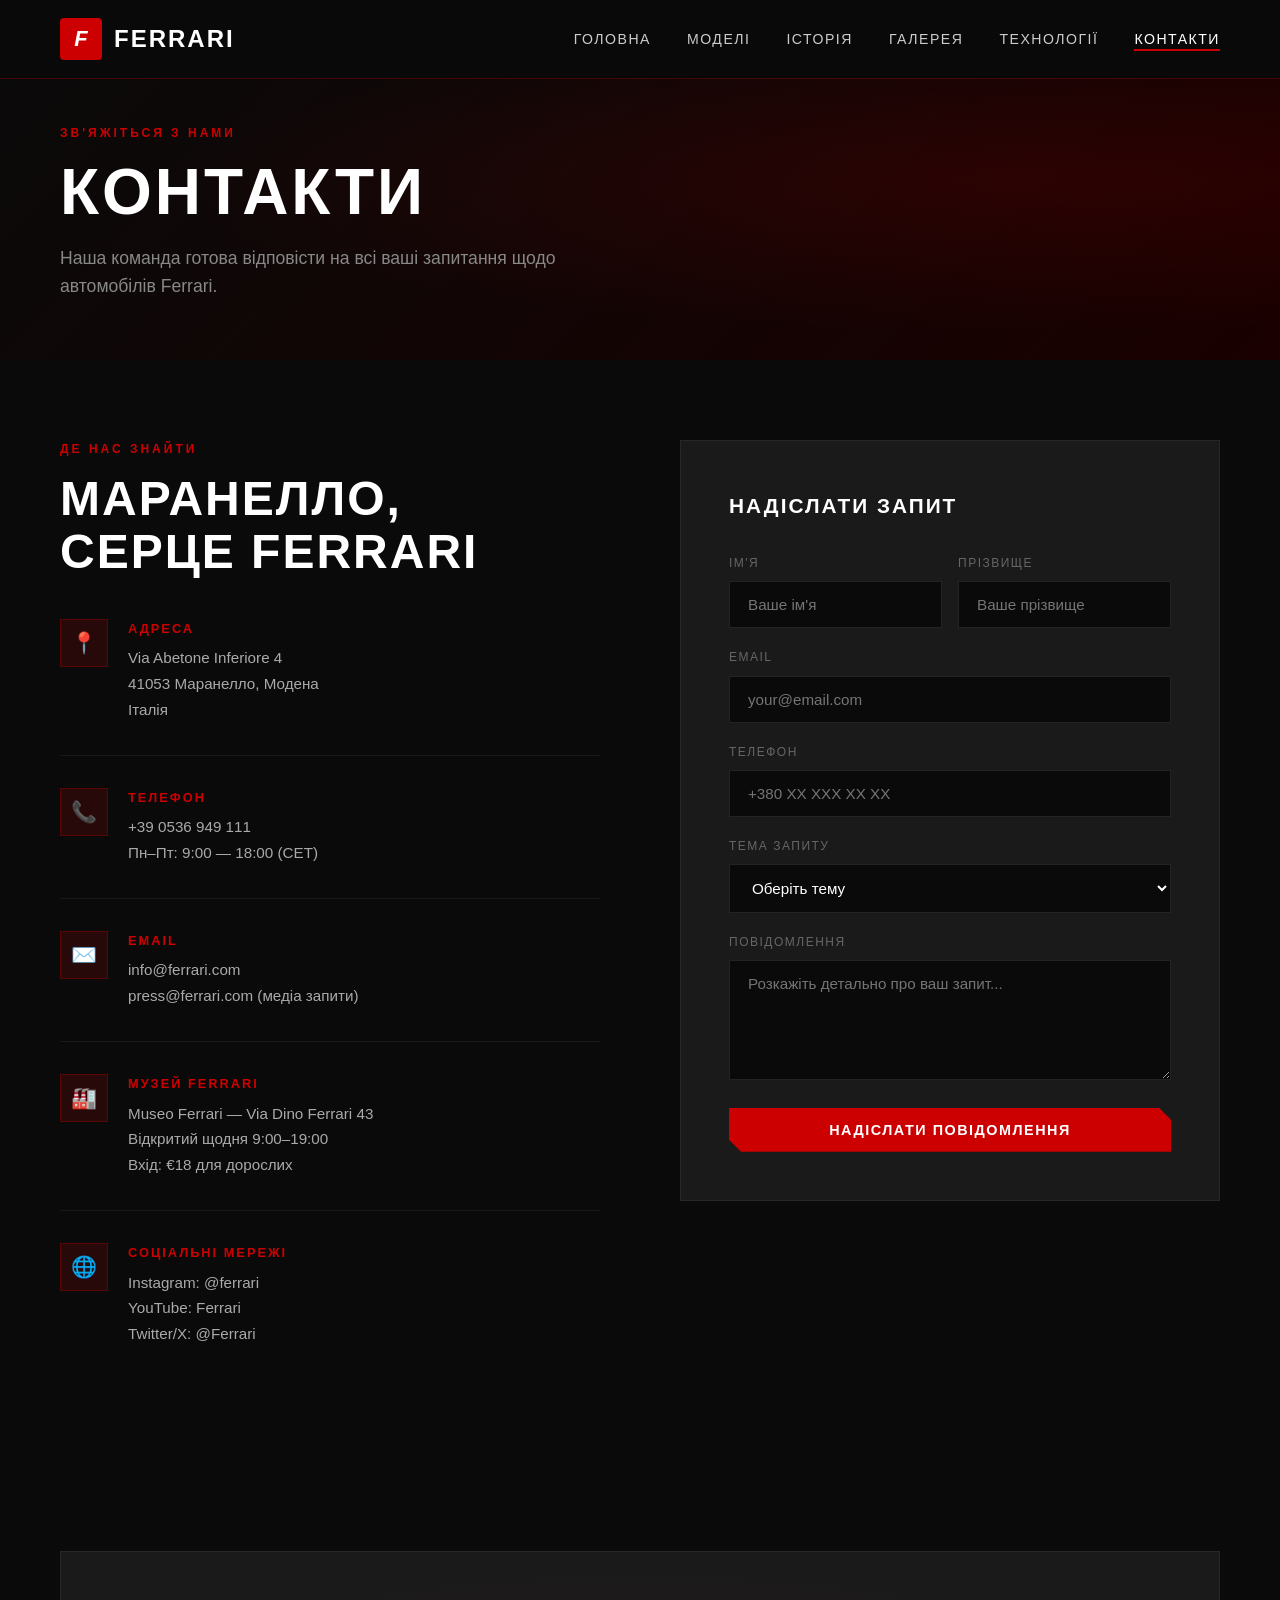
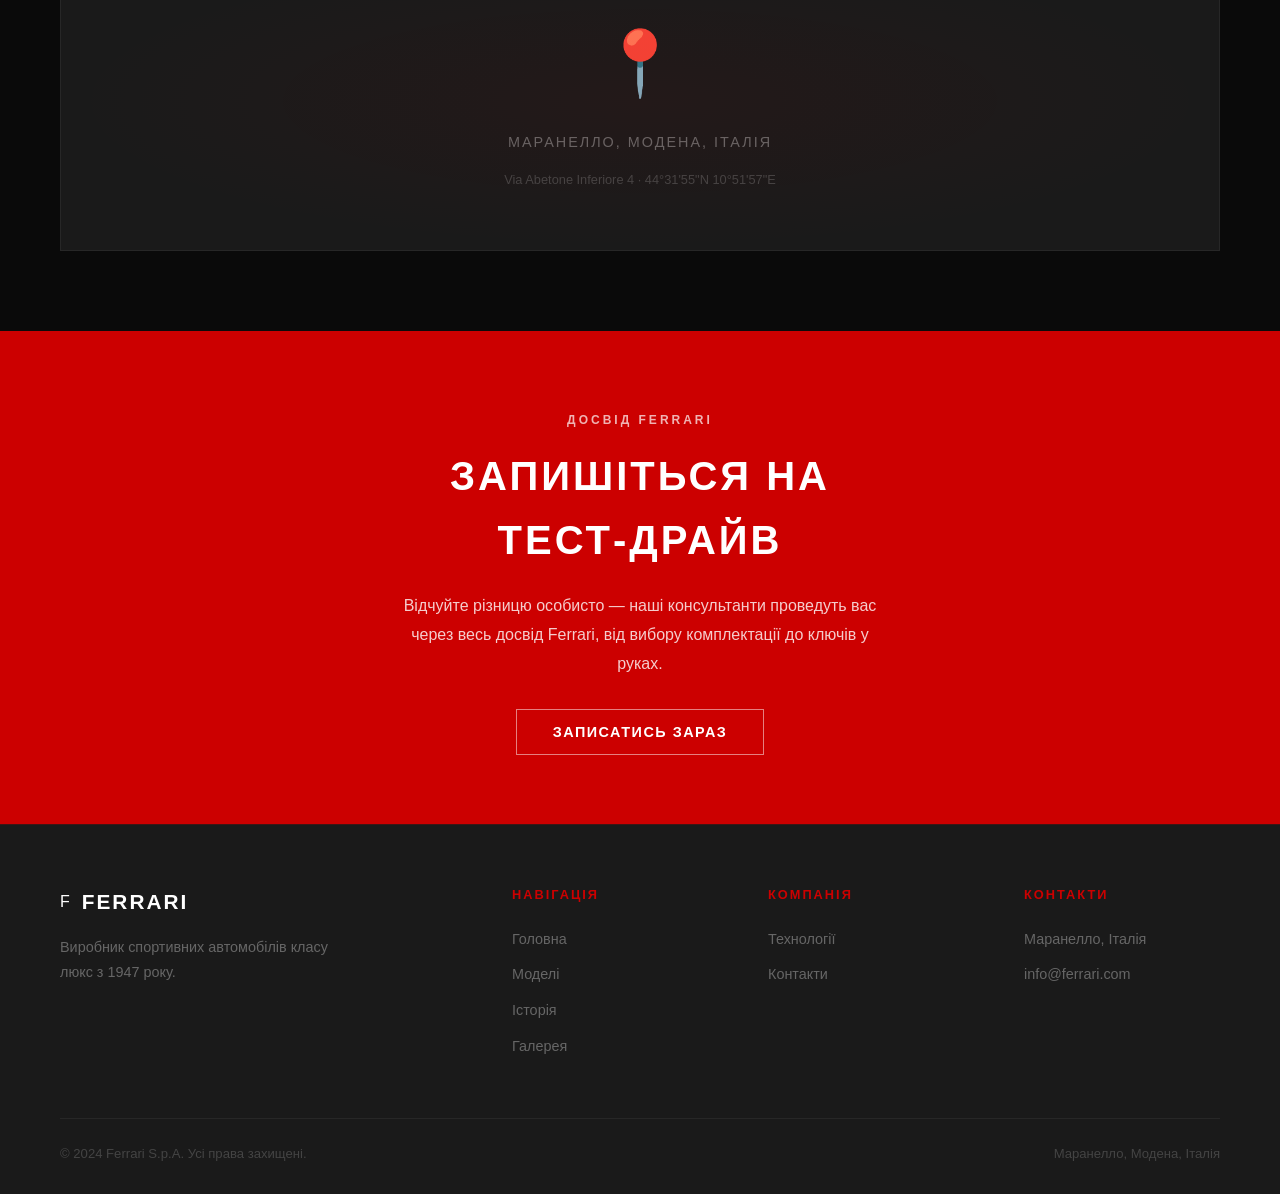
==== commit f4baf6f6: "Delete team page, fix Portofino photo, clean nav" ====
--- a/contact.html
+++ b/contact.html
@@ -52,7 +52,6 @@
     <li><a href="history.html">Історія</a></li>
     <li><a href="gallery.html">Галерея</a></li>
     <li><a href="technologies.html">Технології</a></li>
-    <li><a href="team.html">Команда F1</a></li>
     <li><a href="contact.html" class="active">Контакти</a></li>
   </ul>
 </nav>
--- a/style.css
+++ b/style.css
@@ -1079,14 +1079,22 @@
   background: var(--gray);
   border: 1px solid rgba(255,255,255,0.06);
   height: 240px;
-  display: flex;
-  align-items: center;
-  justify-content: center;
-  font-size: 5rem;
   cursor: pointer;
   position: relative;
   overflow: hidden;
   transition: all 0.4s;
+}
+
+.gallery-full-item img {
+  width: 100%;
+  height: 100%;
+  object-fit: cover;
+  display: block;
+  transition: transform 0.5s ease;
+}
+
+.gallery-full-item:hover img {
+  transform: scale(1.07);
 }
 
 .gallery-full-item:first-child,
